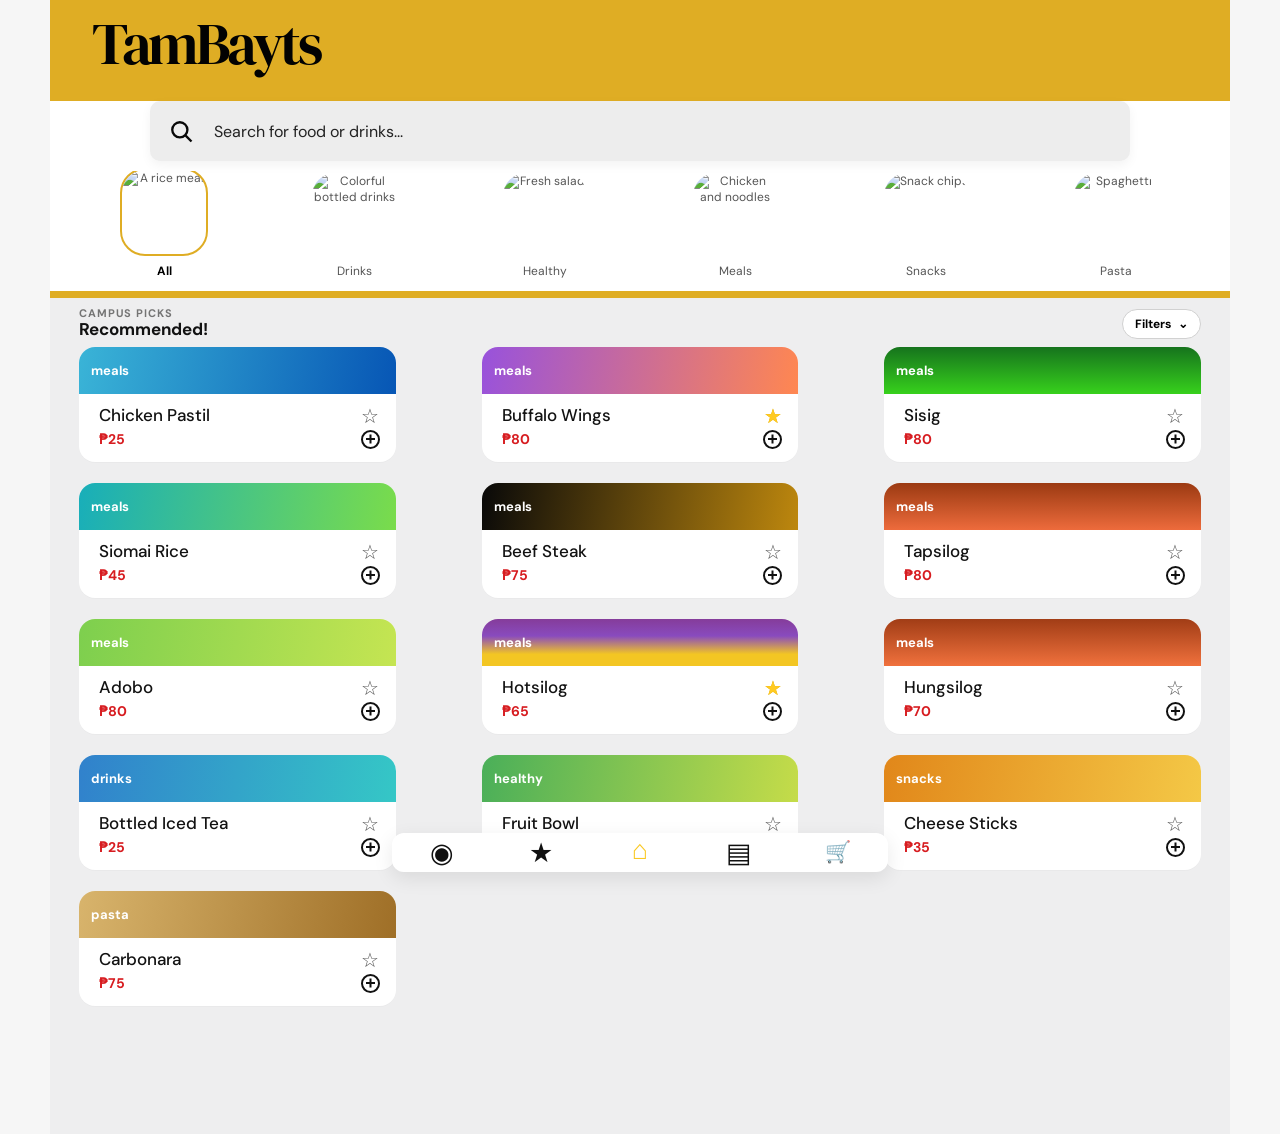
==== index.html @ 19f4a73f "Add files via upload" ====
<!DOCTYPE html>
<html lang="en">
  <head>
    <meta charset="UTF-8" />
    <meta name="viewport" content="width=device-width, initial-scale=1.0" />
    <meta name="theme-color" content="#e1ad24" />
    <title>TamBayts | Campus food made easy</title>
    <link rel="preconnect" href="https://fonts.googleapis.com" />
    <link rel="preconnect" href="https://fonts.gstatic.com" crossorigin />
    <link
      href="https://fonts.googleapis.com/css2?family=DM+Sans:wght@400;500;600;700&family=DM+Serif+Display&display=swap"
      rel="stylesheet"
    />
    <link rel="stylesheet" href="style.css" />
  </head>
  <body>
    <main class="app-shell">
      <header class="hero">
        <a class="brand" href="#top" aria-label="TamBayts home">TamBayts</a>
      </header>

      <section class="content" id="top">
        <label class="search-box" for="food-search">
          <svg viewBox="0 0 24 24" aria-hidden="true">
            <circle cx="11" cy="11" r="6.5"></circle>
            <path d="m16 16 5 5"></path>
          </svg>
          <input
            id="food-search"
            type="search"
            placeholder="Search for food or drinks..."
            autocomplete="off"
          />
        </label>

        <div class="category-row" aria-label="Food categories">
          <button class="category active" data-category="all">
            <img
              src="https://images.unsplash.com/photo-1529042410759-befb1204b468?auto=format&fit=crop&w=180&q=80"
              alt="A rice meal"
            />
            <span>All</span>
          </button>
          <button class="category" data-category="drinks">
            <img
              src="https://images.unsplash.com/photo-1629203851122-3726ecdf080e?auto=format&fit=crop&w=180&q=80"
              alt="Colorful bottled drinks"
            />
            <span>Drinks</span>
          </button>
          <button class="category" data-category="healthy">
            <img
              src="https://images.unsplash.com/photo-1512621776951-a57141f2eefd?auto=format&fit=crop&w=180&q=80"
              alt="Fresh salad"
            />
            <span>Healthy</span>
          </button>
          <button class="category" data-category="meals">
            <img
              src="https://images.unsplash.com/photo-1601050690597-df0568f70950?auto=format&fit=crop&w=180&q=80"
              alt="Chicken and noodles"
            />
            <span>Meals</span>
          </button>
          <button class="category" data-category="snacks">
            <img
              src="https://images.unsplash.com/photo-1606312619070-d48b4c652a52?auto=format&fit=crop&w=180&q=80"
              alt="Snack chips"
            />
            <span>Snacks</span>
          </button>
          <button class="category" data-category="pasta">
            <img
              src="https://images.unsplash.com/photo-1621996346565-e3dbc646d9a9?auto=format&fit=crop&w=180&q=80"
              alt="Spaghetti"
            />
            <span>Pasta</span>
          </button>
        </div>
      </section>

      <section class="menu-section" aria-labelledby="recommended-title">
        <div class="section-heading">
          <div>
            <p class="eyebrow">Campus picks</p>
            <h1 id="recommended-title">Recommended!</h1>
          </div>
          <button class="filter-button" id="filter-button" type="button">Filters <span>⌄</span></button>
        </div>
        <p class="results-message" id="results-message" aria-live="polite"></p>
        <div class="food-grid" id="food-grid"></div>
      </section>

      <nav class="bottom-nav" aria-label="Main navigation">
        <a class="nav-item" href="profile.html" aria-label="Profile">
          <span>◉</span>
        </a>
        <a class="nav-item" href="profile.html#favorites" aria-label="Favorites">
          <span>★</span>
        </a>
        <a class="nav-item active" href="home.html" aria-label="Home">
          <span>⌂</span>
        </a>
        <a class="nav-item" href="orders.html" aria-label="Orders">
          <span>▤</span>
        </a>
        <a class="nav-item cart-nav" href="cart.html" aria-label="Cart">
          <span>🛒</span>
          <b id="cart-badge">0</b>
        </a>
      </nav>
    </main>
    <div class="toast" id="toast" role="status" aria-live="polite"></div>
    <script src="app-data.js"></script>
    <script src="index.js"></script>
  </body>
</html>
---- style.css ----
:root {
  --mustard: #dfad24;
  --ink: #121212;
  --muted: #707070;
  --surface: #fff;
  --page: #eeeeef;
  font-family: "DM Sans", sans-serif;
  color: var(--ink);
}
* {
  box-sizing: border-box;
}
body {
  margin: 0;
  background: #f6f6f6;
  min-width: 300px;
}
button, input {
  font: inherit;
}
button {
  cursor: pointer;
}
.app-shell {
  min-height: 100vh;
  max-width: 1180px;
  margin: 0 auto;
  background: var(--page);
  padding-bottom: 98px;
  overflow: hidden;
}
.hero {
  height: 138px;
  background: var(--mustard);
  border-bottom: 2px solid #1d170b;
  display: flex;
  align-items: flex-start;
  justify-content: space-between;
  padding: 15px 42px;
}
.brand {
  color: #020202;
  font: 58px/1 "DM Serif Display", Georgia, serif;
  letter-spacing: -3.5px;
  text-decoration: none;
}
.content {
  background: #fff;
  padding: 0 30px 10px;
}
.search-box {
  height: 60px;
  background: #ededed;
  border-radius: 10px;
  display: flex;
  align-items: center;
  gap: 17px;
  padding: 0 17px;
  max-width: 980px;
  margin: -37px auto 10px;
  position: relative;
  z-index: 1;
  box-shadow: 0 4px 11px rgba(0,0,0,.05);
}
.search-box svg {
  fill: none;
  stroke: #080808;
  stroke-width: 2;
  width: 28px;
  height: 28px;
  flex: none;
}
.search-box input {
  border: 0;
  outline: 0;
  background: transparent;
  width: 100%;
  font-size: 16px;
  color: var(--ink);
}
.search-box input::placeholder {
  color: #222;
  opacity: 1;
}
.category-row {
  display: flex;
  justify-content: space-between;
  gap: 20px;
  max-width: 1050px;
  margin: 0 auto;
  overflow-x: auto;
  padding: 0 5px 2px;
  scrollbar-width: none;
}
.category-row::-webkit-scrollbar {
  display: none;
}
.category {
  background: transparent;
  border: 0;
  padding: 0;
  flex: 0 0 auto;
  display: grid;
  gap: 4px;
  color: #555;
  font-size: 12px;
  text-align: center;
}
.category img {
  display: block;
  width: 88px;
  height: 88px;
  border-radius: 25px;
  object-fit: cover;
  border: 2px solid transparent;
  transition: transform .18s, border-color .18s;
}
.category:hover img, .category.active img {
  transform: translateY(-3px);
  border-color: var(--mustard);
}
.category.active span {
  color: #000;
  font-weight: 700;
}
.menu-section {
  border-top: 7px solid var(--mustard);
  padding: 8px 29px 30px;
}
.section-heading {
  display: flex;
  align-items: end;
  justify-content: space-between;
  margin: 0 0 8px;
}
.eyebrow {
  margin: 0;
  color: #747474;
  font-size: 11px;
  font-weight: 700;
  text-transform: uppercase;
  letter-spacing: .08em;
}
h1 {
  margin: 0;
  font-size: 17px;
  line-height: 1.1;
}
.filter-button {
  border: 1px solid #d1d1d1;
  background: white;
  border-radius: 20px;
  padding: 6px 12px;
  font-size: 12px;
  font-weight: 700;
}
.filter-button span {
  margin-left: 4px;
}
.results-message {
  min-height: 0;
  margin: 0;
  color: #777;
  font-size: 13px;
}
.food-grid {
  display: grid;
  grid-template-columns: repeat(3, minmax(0, 1fr));
  gap: 21px 86px;
}
.food-card {
  --stall-color: #246cca;
  min-height: 115px;
  background: #fff;
  border-radius: 16px;
  overflow: hidden;
  box-shadow: 0 1px 0 rgba(0,0,0,.02);
}
.stall-strip {
  height: 47px;
  padding: 12px;
  display: flex;
  align-items: center;
  color: white;
  background: var(--stall-color);
  font-weight: 700;
  font-size: 13px;
}
.card-body {
  display: grid;
  grid-template-columns: 1fr auto;
  grid-template-areas: "name favorite" "price add";
  gap: 4px 8px;
  padding: 12px 16px 13px 20px;
}
.food-name {
  grid-area: name;
  margin: 0;
  font-size: 17px;
  font-weight: 500;
  line-height: 1.1;
}
.price {
  grid-area: price;
  color: #d71c20;
  font-size: 14px;
  font-weight: 700;
}
.favorite, .add-button {
  background: transparent;
  border: 0;
  padding: 0;
  color: var(--ink);
  line-height: 1;
}
.favorite {
  grid-area: favorite;
  font-size: 20px;
  color: #555;
}
.favorite.is-favorite {
  color: #ffca22;
  text-shadow: 0 0 0 #d3a000;
}
.add-button {
  grid-area: add;
  width: 19px;
  height: 19px;
  border: 2px solid #111;
  border-radius: 50%;
  position: relative;
  align-self: end;
}
.add-button::before, .add-button::after {
  content: "";
  background: #111;
  width: 9px;
  height: 2px;
  position: absolute;
  top: 6.5px;
  left: 3px;
}
.add-button::after {
  transform: rotate(90deg);
}
.quantity-control {
  grid-area: add;
  display: flex;
  align-items: center;
  gap: 6px;
  align-self: end;
}
.quantity-control button, .cart-quantity button {
  display: grid;
  place-items: center;
  border: 1px solid #151515;
  border-radius: 50%;
  background: white;
  width: 20px;
  height: 20px;
  padding: 0;
  font-size: 16px;
  line-height: 1;
}
.quantity-control strong {
  min-width: 13px;
  text-align: center;
  font-size: 13px;
}
.food-card.is-added .add-button {
  background: #171717;
}
.food-card.is-added .add-button::before {
  background: white;
  transform: rotate(-45deg) translate(-1px, 1px);
  width: 8px;
}
.food-card.is-added .add-button::after {
  background: white;
  transform: rotate(45deg) translate(2px, -2px);
  width: 12px;
}
.empty-results {
  grid-column: 1 / -1;
  text-align: center;
  padding: 45px;
  color: #777;
}
.bottom-nav {
  position: fixed;
  z-index: 4;
  bottom: 28px;
  left: 50%;
  transform: translateX(-50%);
  width: min(496px, calc(100% - 40px));
  height: 39px;
  background: #fff;
  border-radius: 12px;
  display: flex;
  justify-content: space-around;
  box-shadow: 0 6px 20px rgba(0,0,0,.09);
}
.nav-item {
  border: 0;
  background: transparent;
  min-width: 52px;
  position: relative;
  color: #101010;
  font-size: 27px;
  line-height: 1;
  padding: 4px;
  transition: transform .15s;
  display: grid;
  place-items: center;
  text-decoration: none;
}
.nav-item:hover, .nav-item.active {
  transform: translateY(-3px);
}
.nav-item.active {
  color: #fac822;
}
.cart-nav {
  font-size: 21px;
}
.cart-nav b {
  display: none;
  position: absolute;
  top: 0;
  right: 3px;
  min-width: 16px;
  height: 16px;
  border-radius: 12px;
  background: #d71c20;
  color: white;
  font: 10px/16px "DM Sans";
}
.cart-nav b.has-items {
  display: block;
}
.cart-panel {
  position: fixed;
  z-index: 10;
  inset: 0 0 0 auto;
  width: min(390px, 100%);
  background: #fff;
  box-shadow: -8px 0 25px rgba(0,0,0,.18);
  transform: translateX(103%);
  transition: transform .25s ease;
  display: flex;
  flex-direction: column;
}
.cart-panel.open {
  transform: translateX(0);
}
.cart-header {
  display: flex;
  justify-content: space-between;
  align-items: center;
  padding: 24px;
  border-bottom: 1px solid #eee;
}
.cart-header h2 {
  margin: 0;
  font-size: 23px;
}
.cart-header button {
  border: 0;
  background: transparent;
  font-size: 31px;
}
.cart-items {
  padding: 14px 24px;
  overflow: auto;
  flex: 1;
}
.empty-state {
  color: #777;
  text-align: center;
  padding: 35px 10px;
}
.cart-line {
  display: flex;
  justify-content: space-between;
  align-items: center;
  gap: 15px;
  border-bottom: 1px solid #eee;
  padding: 13px 0;
}
.cart-line p {
  margin: 0;
  font-weight: 700;
}
.cart-line span {
  font-size: 13px;
  color: #d71c20;
  font-weight: 700;
}
.cart-line button {
  border: 0;
  background: transparent;
  color: #777;
  font-size: 19px;
}
.cart-footer {
  padding: 19px 24px 26px;
  border-top: 1px solid #eee;
}
.cart-footer div {
  display: flex;
  justify-content: space-between;
  margin-bottom: 16px;
}
.cart-footer strong {
  font-size: 22px;
}
.cart-footer button {
  width: 100%;
  padding: 13px;
  border: 0;
  border-radius: 9px;
  background: var(--mustard);
  font-weight: 700;
}
.toast {
  position: fixed;
  z-index: 20;
  bottom: 84px;
  left: 50%;
  transform: translate(-50%, 20px);
  background: #1d1d1d;
  color: white;
  border-radius: 24px;
  padding: 10px 16px;
  font-size: 14px;
  opacity: 0;
  pointer-events: none;
  transition: .2s;
}
.toast.show {
  opacity: 1;
  transform: translate(-50%, 0);
}
.simple-page {
  min-height: 100vh;
}
.compact-hero {
  height: 116px;
  padding-top: 16px;
}
.compact-hero .brand {
  font-size: 46px;
}
.page-content {
  max-width: 780px;
  margin: 0 auto;
  padding: 34px 26px 125px;
}
.page-content h1 {
  font-size: 31px;
  margin: 3px 0 24px;
}
.page-content h2 {
  margin: 0;
}
.order-tabs {
  display: flex;
  gap: 8px;
  margin-bottom: 20px;
}
.order-tabs button {
  border: 0;
  border-radius: 20px;
  background: #e1e1e1;
  padding: 8px 15px;
  font-weight: 700;
  font-size: 13px;
}
.order-tabs button.selected {
  background: var(--mustard);
}
.order-card {
  border-radius: 16px;
  background: white;
  padding: 20px;
  box-shadow: 0 2px 13px rgba(0,0,0,.04);
}
.order-top {
  display: flex;
  justify-content: space-between;
  gap: 15px;
}
.order-top h2 {
  font-size: 18px;
  margin: 10px 0 3px;
}
.order-top p {
  margin: 0;
  color: var(--muted);
  font-size: 14px;
}
.order-top > strong {
  color: #d71c20;
}
.order-status {
  display: inline-block;
  border-radius: 14px;
  padding: 4px 9px;
  font-size: 11px;
  font-weight: 700;
}
.preparing {
  color: #8a5d00;
  background: #fff1c7;
}
.order-progress {
  display: flex;
  gap: 4px;
  margin: 25px 2px 7px;
}
.order-progress span {
  height: 5px;
  flex: 1;
  border-radius: 4px;
  background: #e2e2e2;
}
.order-progress .done {
  background: var(--mustard);
}
.order-progress .current {
  background: #f6d775;
}
.order-labels {
  display: flex;
  justify-content: space-between;
  color: #777;
  font-size: 11px;
}
.pickup-note {
  margin: 22px 0 0;
  border-top: 1px solid #eee;
  padding-top: 14px;
  font-size: 14px;
}
.empty-order {
  text-align: center;
  padding: 46px 15px 0;
  color: #777;
}
.empty-order > span {
  color: var(--mustard);
  font-size: 37px;
}
.empty-order h2 {
  color: #222;
  font-size: 17px;
  margin-top: 7px;
}
.empty-order p {
  font-size: 14px;
}
.empty-order a, .cart-empty a {
  display: inline-block;
  background: var(--mustard);
  color: #111;
  text-decoration: none;
  font-size: 13px;
  font-weight: 700;
  padding: 10px 14px;
  border-radius: 8px;
}
.cart-list {
  background: white;
  border-radius: 16px;
  overflow: hidden;
}
.cart-page-line {
  padding: 17px 18px;
  display: grid;
  grid-template-columns: 1fr auto auto;
  align-items: center;
  gap: 14px;
  border-bottom: 1px solid #eee;
}
.cart-page-line h2 {
  font-size: 17px;
}
.cart-page-line p {
  margin: 4px 0 0;
  color: var(--muted);
  font-size: 13px;
}
.cart-page-line strong {
  color: #d71c20;
}
.cart-quantity {
  display: flex;
  align-items: center;
  gap: 7px;
}
.cart-quantity span {
  min-width: 16px;
  text-align: center;
  font-size: 14px;
  font-weight: 700;
}
.cart-empty {
  text-align: center;
  padding: 55px 20px;
  color: #777;
}
.cart-empty > span {
  font-size: 39px;
}
.cart-empty h2 {
  margin-top: 10px;
  color: #222;
  font-size: 18px;
}
.cart-empty p {
  font-size: 14px;
}
.order-summary {
  margin-top: 18px;
  border-radius: 15px;
  background: white;
  padding: 17px;
}
.order-summary > div {
  display: flex;
  justify-content: space-between;
  margin-bottom: 15px;
}
.order-summary button {
  width: 100%;
  border: 0;
  border-radius: 9px;
  padding: 13px;
  background: var(--mustard);
  font-weight: 700;
}
.order-status.ready {
  color: #126823;
  background: #dff4df;
}
.order-action {
  display: flex;
  align-items: center;
  justify-content: space-between;
  margin-top: 20px;
  padding-top: 13px;
  border-top: 1px solid #eee;
  color: #777;
  font-size: 13px;
}
.order-action button {
  border: 0;
  border-radius: 7px;
  padding: 8px 11px;
  background: var(--mustard);
  font-size: 12px;
  font-weight: 700;
}
.profile-card {
  display: flex;
  align-items: center;
  gap: 13px;
  border-radius: 16px;
  background: white;
  padding: 18px;
}
.avatar {
  display: grid;
  place-items: center;
  width: 54px;
  height: 54px;
  color: white;
  border-radius: 50%;
  background: linear-gradient(135deg, #247ebd, #7bcc4c);
  font-weight: 700;
}
.profile-card h2 {
  font-size: 18px;
}
.profile-card p {
  margin: 4px 0 0;
  color: var(--muted);
  font-size: 13px;
}
.profile-card button {
  margin-left: auto;
  border: 1px solid #ddd;
  background: white;
  border-radius: 8px;
  padding: 7px 11px;
  font-weight: 700;
  font-size: 13px;
}
.subheading {
  font-size: 17px;
  margin: 27px 0 10px !important;
}
.saved-list, .settings-list {
  background: white;
  border-radius: 14px;
  overflow: hidden;
}
.saved-list p {
  display: grid;
  grid-template-columns: 25px 1fr auto;
  gap: 6px;
  margin: 0;
  padding: 15px;
  border-bottom: 1px solid #eee;
  color: #f1bd11;
}
.saved-list span {
  color: #222;
  font-weight: 700;
}
.saved-list small {
  color: var(--muted);
}
.settings-list button {
  display: flex;
  align-items: center;
  justify-content: space-between;
  width: 100%;
  padding: 16px;
  border: 0;
  border-bottom: 1px solid #eee;
  background: white;
  text-align: left;
}
.settings-list button span {
  font-size: 21px;
  color: #777;
}
.saved-list .no-favorites {
  display: block;
  color: #777;
  font-size: 14px;
  text-align: center;
}
@media (max-width: 760px) {
  .hero {
    height: 120px;
    padding: 17px 24px;
  }
  .brand {
    font-size: 45px;
  }
  .content {
    padding-inline: 16px;
  }
  .search-box {
    margin-top: -30px;
  }
  .category-row {
    gap: 14px;
  }
  .category img {
    width: 70px;
    height: 70px;
    border-radius: 20px;
  }
  .menu-section {
    padding-inline: 18px;
  }
  .food-grid {
    grid-template-columns: repeat(2, minmax(0, 1fr));
    gap: 16px;
  }
  .food-name {
    font-size: 15px;
  }
  .card-body {
    padding-left: 13px;
  }
}
@media (max-width: 430px) {
  .hero {
    padding-inline: 16px;
  }
  .food-grid {
    grid-template-columns: 1fr;
  }
  .category img {
    width: 61px;
    height: 61px;
  }
  .content {
    padding-inline: 11px;
  }
  .menu-section {
    padding-inline: 14px;
  }
}
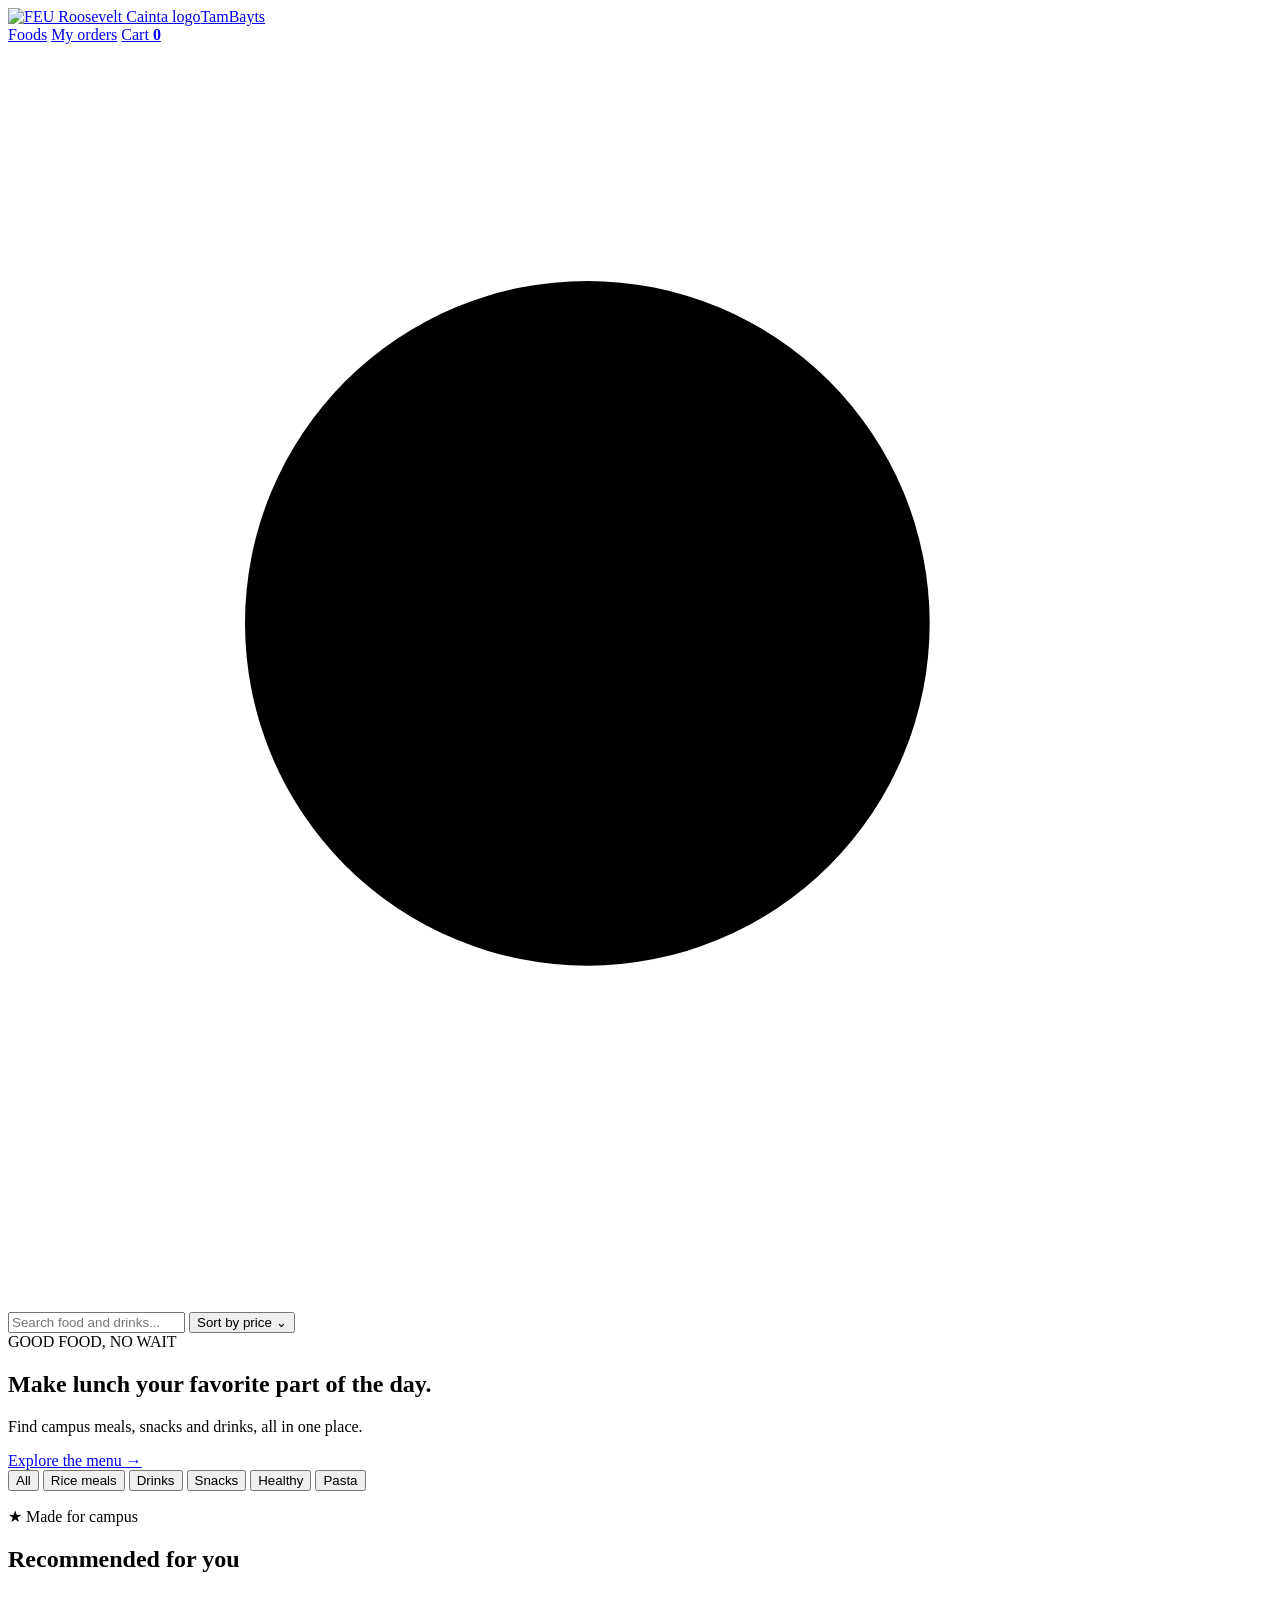
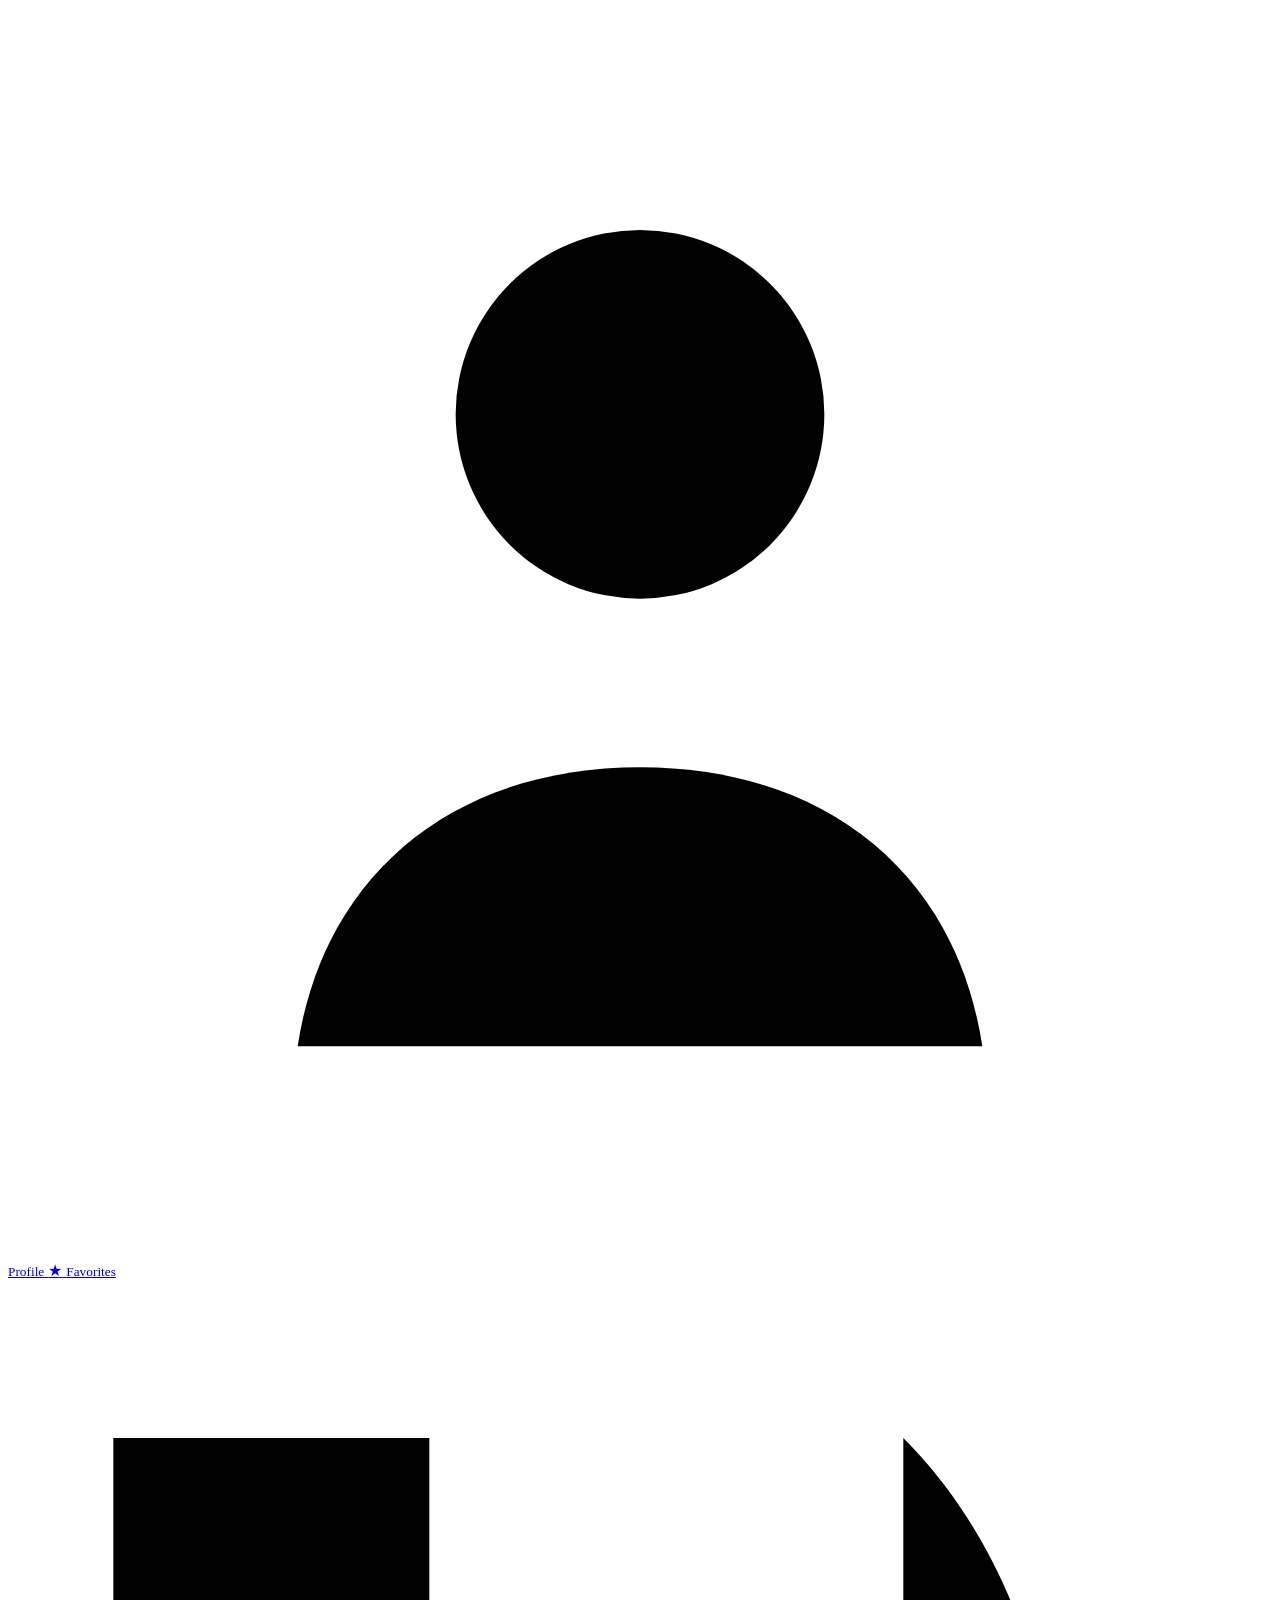
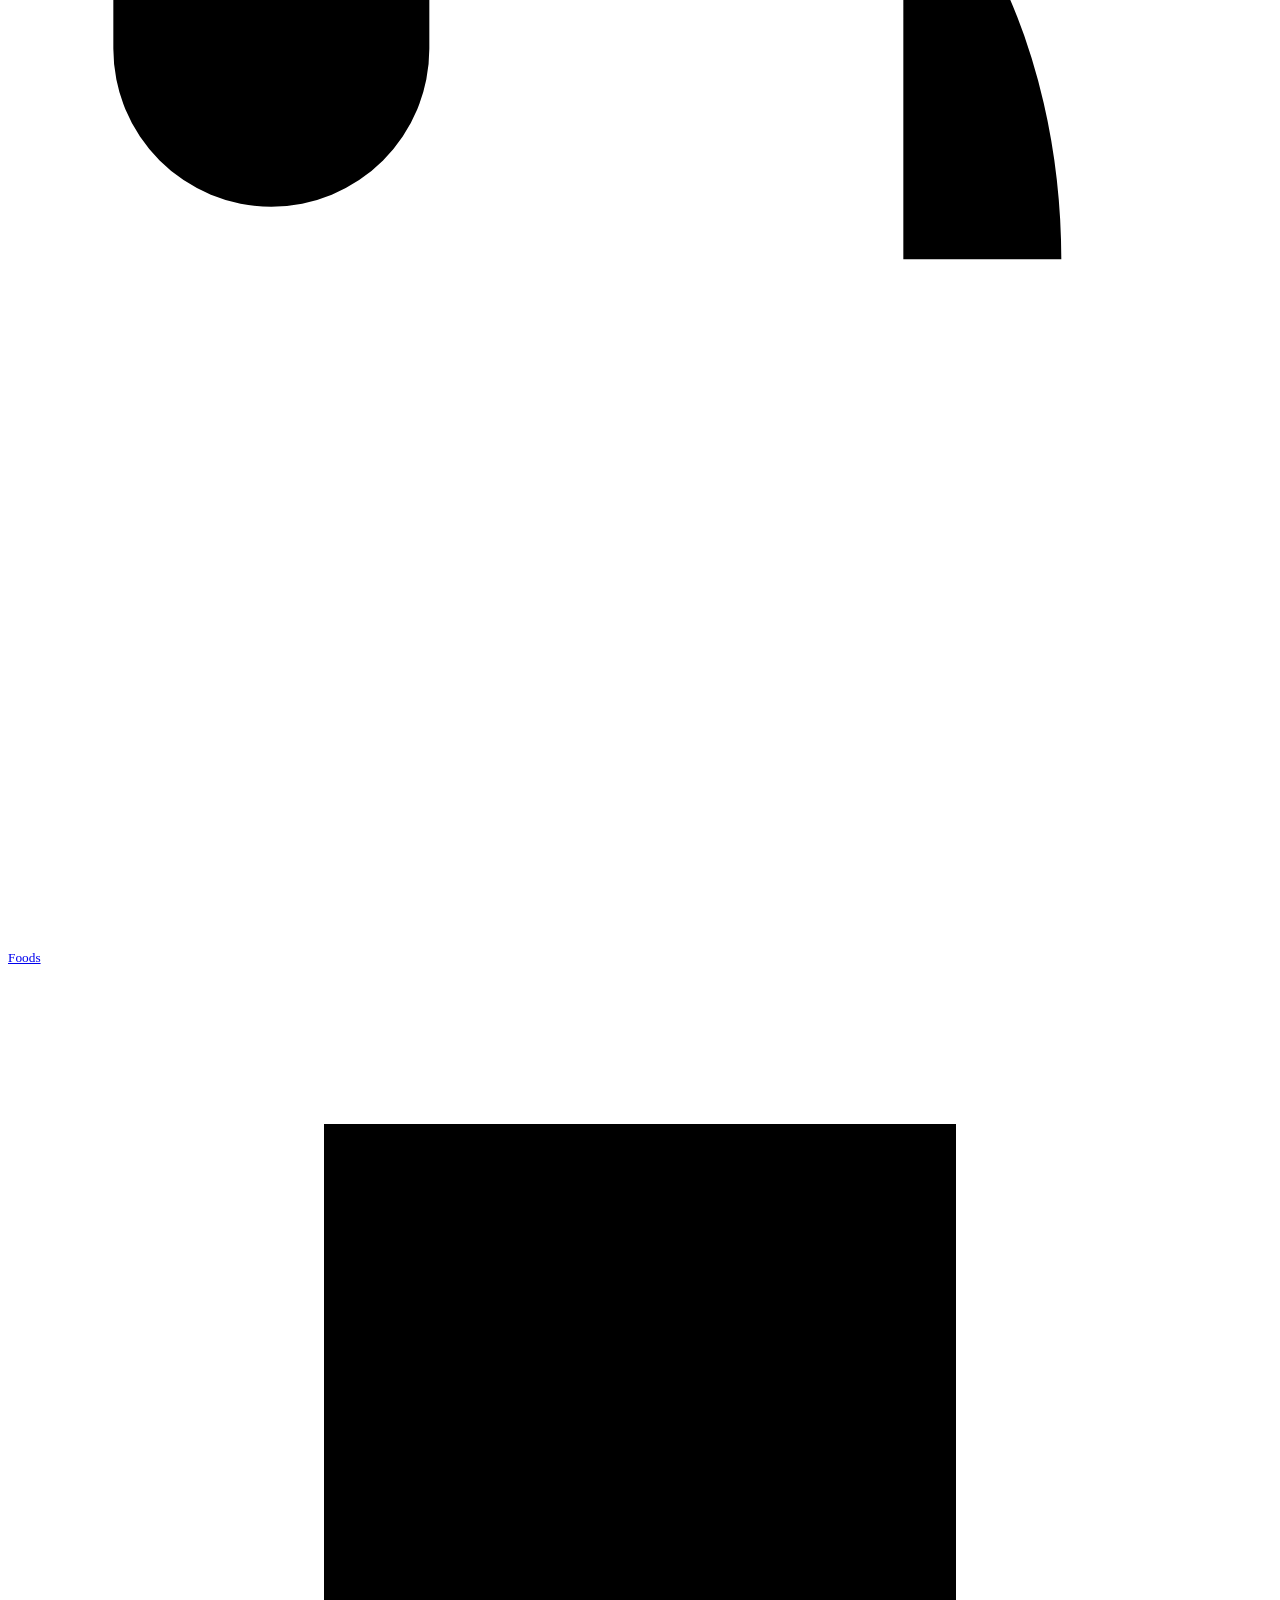
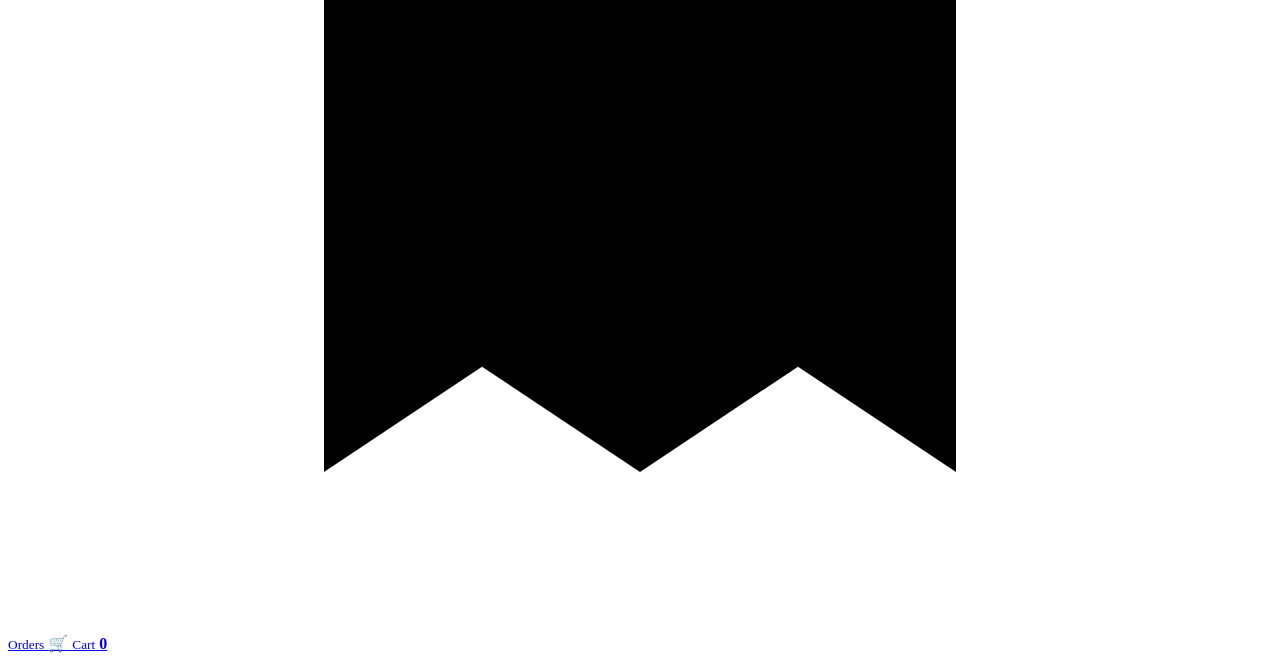
==== commit b727de3e: "Add files via upload" ====
--- a/index.html
+++ b/index.html
@@ -3,24 +3,32 @@
   <head>
     <meta charset="UTF-8" />
     <meta name="viewport" content="width=device-width, initial-scale=1.0" />
-    <meta name="theme-color" content="#e1ad24" />
+    <meta name="theme-color" content="#17633e" />
     <title>TamBayts | Campus food made easy</title>
+    <link rel="icon" type="image/png" sizes="128x128" href="images/feu-roosevelt-favicon.png?v=20261103-1" />
     <link rel="preconnect" href="https://fonts.googleapis.com" />
     <link rel="preconnect" href="https://fonts.gstatic.com" crossorigin />
     <link
       href="https://fonts.googleapis.com/css2?family=DM+Sans:wght@400;500;600;700&family=DM+Serif+Display&display=swap"
       rel="stylesheet"
     />
-    <link rel="stylesheet" href="style.css" />
+    <link rel="stylesheet" href="css/style.css?v=20261103-6" />
   </head>
   <body>
     <main class="app-shell">
       <header class="hero">
-        <a class="brand" href="#top" aria-label="TamBayts home">TamBayts</a>
+        <div class="brand-lockup">
+          <a class="brand" href="#top" aria-label="TamBayts home"><img class="brand-mark" src="images/feu-roosevelt-logo.png?v=20261103-1" alt="FEU Roosevelt Cainta logo">TamBayts</a>
+        </div>
+        <nav class="desktop-links" aria-label="Account navigation">
+          <a class="current-page" href="index.html" aria-current="page">Foods</a>
+          <a href="orders.html">My orders</a>
+          <a class="desktop-cart" href="cart.html">Cart <b id="cart-badge" class="cart-count">0</b></a>
+        </nav>
       </header>
 
       <section class="content" id="top">
-        <label class="search-box" for="food-search">
+        <div class="search-box">
           <svg viewBox="0 0 24 24" aria-hidden="true">
             <circle cx="11" cy="11" r="6.5"></circle>
             <path d="m16 16 5 5"></path>
@@ -28,64 +36,34 @@
           <input
             id="food-search"
             type="search"
-            placeholder="Search for food or drinks..."
+            placeholder="Search food and drinks..."
+            aria-label="Search food and drinks"
             autocomplete="off"
           />
-        </label>
+          <button class="search-filter" id="filter-button" type="button">Sort by price <span>⌄</span></button>
+        </div>
+
+        <section class="promo-banner" aria-label="Campus lunch promotion">
+          <div class="promo-copy"><span class="promo-kicker">GOOD FOOD, NO WAIT</span><h2>Make lunch your favorite part of the day.</h2><p>Find campus meals, snacks and drinks, all in one place.</p><a href="#recommended-title">Explore the menu <span>→</span></a></div>
+          <div class="promo-photo" role="img" aria-label="Freshly prepared campus meal"></div>
+        </section>
 
         <div class="category-row" aria-label="Food categories">
-          <button class="category active" data-category="all">
-            <img
-              src="https://images.unsplash.com/photo-1529042410759-befb1204b468?auto=format&fit=crop&w=180&q=80"
-              alt="A rice meal"
-            />
-            <span>All</span>
-          </button>
-          <button class="category" data-category="drinks">
-            <img
-              src="https://images.unsplash.com/photo-1629203851122-3726ecdf080e?auto=format&fit=crop&w=180&q=80"
-              alt="Colorful bottled drinks"
-            />
-            <span>Drinks</span>
-          </button>
-          <button class="category" data-category="healthy">
-            <img
-              src="https://images.unsplash.com/photo-1512621776951-a57141f2eefd?auto=format&fit=crop&w=180&q=80"
-              alt="Fresh salad"
-            />
-            <span>Healthy</span>
-          </button>
-          <button class="category" data-category="meals">
-            <img
-              src="https://images.unsplash.com/photo-1601050690597-df0568f70950?auto=format&fit=crop&w=180&q=80"
-              alt="Chicken and noodles"
-            />
-            <span>Meals</span>
-          </button>
-          <button class="category" data-category="snacks">
-            <img
-              src="https://images.unsplash.com/photo-1606312619070-d48b4c652a52?auto=format&fit=crop&w=180&q=80"
-              alt="Snack chips"
-            />
-            <span>Snacks</span>
-          </button>
-          <button class="category" data-category="pasta">
-            <img
-              src="https://images.unsplash.com/photo-1621996346565-e3dbc646d9a9?auto=format&fit=crop&w=180&q=80"
-              alt="Spaghetti"
-            />
-            <span>Pasta</span>
-          </button>
+          <button class="category active" data-category="all"><span>All</span></button>
+          <button class="category" data-category="meals"><span>Rice meals</span></button>
+          <button class="category" data-category="drinks"><span>Drinks</span></button>
+          <button class="category" data-category="snacks"><span>Snacks</span></button>
+          <button class="category" data-category="healthy"><span>Healthy</span></button>
+          <button class="category" data-category="pasta"><span>Pasta</span></button>
         </div>
       </section>
 
       <section class="menu-section" aria-labelledby="recommended-title">
         <div class="section-heading">
           <div>
-            <p class="eyebrow">Campus picks</p>
-            <h1 id="recommended-title">Recommended!</h1>
+            <p class="eyebrow">★ Made for campus</p>
+            <h1 id="recommended-title">Recommended for you</h1>
           </div>
-          <button class="filter-button" id="filter-button" type="button">Filters <span>⌄</span></button>
         </div>
         <p class="results-message" id="results-message" aria-live="polite"></p>
         <div class="food-grid" id="food-grid"></div>
@@ -93,25 +71,32 @@
 
       <nav class="bottom-nav" aria-label="Main navigation">
         <a class="nav-item" href="profile.html" aria-label="Profile">
-          <span>◉</span>
+          <svg viewBox="0 0 24 24" aria-hidden="true"><circle cx="12" cy="8" r="3.5"></circle><path d="M5.5 20c.5-3.3 3-5.3 6.5-5.3s6 2 6.5 5.3"></path></svg>
+          <small class="nav-label">Profile</small>
         </a>
-        <a class="nav-item" href="profile.html#favorites" aria-label="Favorites">
+        <a class="nav-item" href="profile.html?view=favorites" aria-label="Favorites">
           <span>★</span>
+          <small class="nav-label">Favorites</small>
         </a>
-        <a class="nav-item active" href="home.html" aria-label="Home">
-          <span>⌂</span>
+        <a class="nav-item active" href="index.html" aria-label="Foods">
+          <svg viewBox="0 0 24 24" aria-hidden="true"><path d="M5 3v6m-3-6v4a3 3 0 0 0 6 0V3M5 10v11M17 3v18m0-18c2 2 3 5 3 8h-3"></path></svg>
+          <small class="nav-label">Foods</small>
         </a>
         <a class="nav-item" href="orders.html" aria-label="Orders">
-          <span>▤</span>
+          <svg viewBox="0 0 24 24" aria-hidden="true"><path d="M6 3h12v18l-3-2-3 2-3-2-3 2V3Z"></path><path d="M9 8h6m-6 4h6m-6 4h4"></path></svg>
+          <small class="nav-label">Orders</small>
+          <b class="order-badge" hidden></b>
         </a>
         <a class="nav-item cart-nav" href="cart.html" aria-label="Cart">
           <span>🛒</span>
-          <b id="cart-badge">0</b>
+          <small class="nav-label">Cart</small>
+          <b class="cart-badge cart-count">0</b>
         </a>
       </nav>
     </main>
     <div class="toast" id="toast" role="status" aria-live="polite"></div>
-    <script src="app-data.js"></script>
-    <script src="index.js"></script>
+    <script src="js/app-data.js?v=20261108-2"></script>
+    <script src="js/auth.js?v=20261108-3"></script>
+    <script src="js/index.js?v=20261108-4"></script>
   </body>
 </html>
